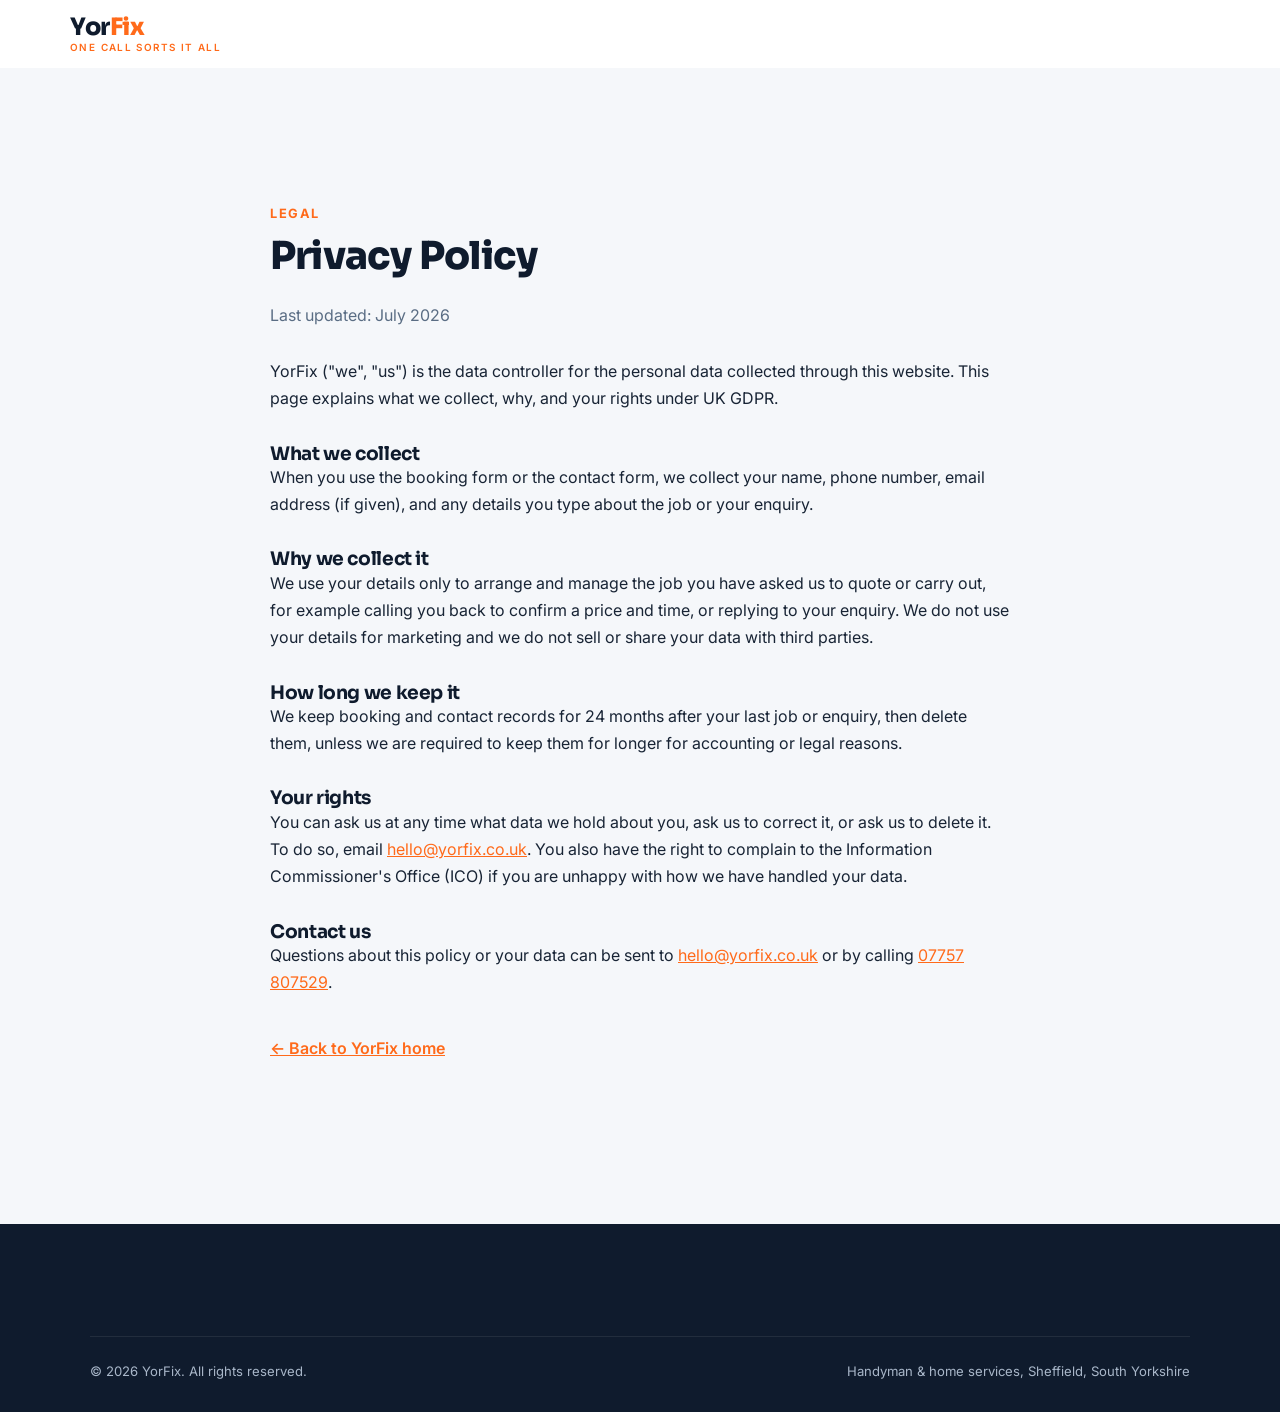
==== privacy.html @ 5070d9bd "Security hardening: admin token auto-logout, privacy policy page, form privacy links - admin.js: bro" ====
<!DOCTYPE html>
<html lang="en-GB">
<head>
  <meta charset="UTF-8">
  <meta name="viewport" content="width=device-width, initial-scale=1.0">
  <title>Privacy Policy | YorFix</title>
  <meta name="description" content="How YorFix collects, uses and stores your personal data when you book a job or send us a message.">
  <meta name="robots" content="index, follow">
  <link rel="canonical" href="https://yorfix.com/privacy.html">
  <link rel="icon" href="favicon.svg" type="image/svg+xml">
  <link rel="preconnect" href="https://fonts.googleapis.com">
  <link rel="preconnect" href="https://fonts.gstatic.com" crossorigin>
  <link href="https://fonts.googleapis.com/css2?family=Sora:wght@600;700;800&family=Inter:wght@400;500;600;700&display=swap" rel="stylesheet">
  <link rel="stylesheet" href="css/style.css">
</head>
<body>

  <!-- Sticky header -->
  <header class="site-header" id="siteHeader">
    <div class="wrap header-inner">
      <a class="logo" href="index.html#top">Yor<span>Fix</span><span class="logo-tag">One Call Sorts It All</span></a>
    </div>
  </header>

  <section>
    <div class="wrap" style="padding: 60px 20px 90px; max-width: 780px;">
      <span class="kicker">Legal</span>
      <h1 class="section-title" style="margin-bottom: 24px;">Privacy Policy</h1>
      <p class="section-sub" style="margin-bottom: 30px;">Last updated: July 2026</p>

      <div style="color: var(--ink); line-height: 1.7;">
        <p>YorFix ("we", "us") is the data controller for the personal data collected through this website. This page explains what we collect, why, and your rights under UK GDPR.</p>

        <h3 style="color: var(--navy); margin-top: 30px;">What we collect</h3>
        <p>When you use the booking form or the contact form, we collect your name, phone number, email address (if given), and any details you type about the job or your enquiry.</p>

        <h3 style="color: var(--navy); margin-top: 30px;">Why we collect it</h3>
        <p>We use your details only to arrange and manage the job you have asked us to quote or carry out, for example calling you back to confirm a price and time, or replying to your enquiry. We do not use your details for marketing and we do not sell or share your data with third parties.</p>

        <h3 style="color: var(--navy); margin-top: 30px;">How long we keep it</h3>
        <p>We keep booking and contact records for 24 months after your last job or enquiry, then delete them, unless we are required to keep them for longer for accounting or legal reasons.</p>

        <h3 style="color: var(--navy); margin-top: 30px;">Your rights</h3>
        <p>You can ask us at any time what data we hold about you, ask us to correct it, or ask us to delete it. To do so, email <a href="mailto:hello@yorfix.co.uk" style="color: var(--orange);">hello@yorfix.co.uk</a>. You also have the right to complain to the Information Commissioner's Office (ICO) if you are unhappy with how we have handled your data.</p>

        <h3 style="color: var(--navy); margin-top: 30px;">Contact us</h3>
        <p>Questions about this policy or your data can be sent to <a href="mailto:hello@yorfix.co.uk" style="color: var(--orange);">hello@yorfix.co.uk</a> or by calling <a href="tel:+447757807529" style="color: var(--orange);">07757 807529</a>.</p>
      </div>

      <p style="margin-top: 40px;"><a href="index.html#top" style="color: var(--orange); font-weight: 600;">&larr; Back to YorFix home</a></p>
    </div>
  </section>

  <!-- Footer -->
  <footer class="site-footer">
    <div class="wrap">
      <div class="footer-bottom">
        <span>© 2026 YorFix. All rights reserved.</span>
        <span>Handyman &amp; home services, Sheffield, South Yorkshire</span>
      </div>
    </div>
  </footer>

</body>
</html>
---- css/style.css ----
/* ============================================================
   YorFix brand stylesheet
   Palette: deep navy + steel grey base, vivid orange accent.
   Fonts: Sora (headings) + Inter (body), loaded in index.html.
   ============================================================ */

:root {
  --navy: #0f1b2d;        /* primary brand navy */
  --navy-2: #16273e;      /* raised navy panels */
  --navy-3: #1e3350;      /* lighter navy for hovers */
  --steel: #5a6d84;       /* steel grey, secondary text */
  --ink: #182435;         /* near-navy body text on light */
  --line: #e4e9f0;        /* hairline borders */
  --bg: #f5f7fa;          /* page background */
  --card: #ffffff;
  --orange: #ff6a1a;      /* the YorFix accent */
  --orange-2: #e85a0d;    /* hover/darker orange */
  --yellow: #ffc42e;      /* stars and small highlights */
  --green: #1fa864;       /* success states */
  --red: #d9414c;         /* error states */
  --radius: 18px;
  --pill: 999px;
  --shadow: 0 10px 30px rgba(15, 27, 45, 0.08);
  --shadow-lg: 0 18px 50px rgba(15, 27, 45, 0.16);
}

* { margin: 0; padding: 0; box-sizing: border-box; }

html { scroll-behavior: smooth; }

body {
  font-family: "Inter", system-ui, -apple-system, "Segoe UI", sans-serif;
  color: var(--ink);
  background: var(--bg);
  line-height: 1.6;
  -webkit-font-smoothing: antialiased;
}

h1, h2, h3, .logo {
  font-family: "Sora", "Inter", system-ui, sans-serif;
  line-height: 1.15;
  letter-spacing: -0.02em;
}

img { max-width: 100%; display: block; }
a { color: inherit; }

.wrap { max-width: 1140px; margin: 0 auto; padding: 0 20px; }

section { padding: 72px 0; }

.kicker {
  display: inline-block;
  font-size: 0.8rem;
  font-weight: 700;
  letter-spacing: 0.12em;
  text-transform: uppercase;
  color: var(--orange);
  margin-bottom: 10px;
}

.section-title { font-size: clamp(1.7rem, 3.5vw, 2.4rem); font-weight: 800; color: var(--navy); }
.section-sub { color: var(--steel); max-width: 640px; margin-top: 12px; }

/* ---------- Buttons ---------- */
.btn {
  display: inline-flex;
  align-items: center;
  justify-content: center;
  gap: 8px;
  border: 0;
  border-radius: var(--pill);
  padding: 14px 28px;
  font-family: "Inter", sans-serif;
  font-size: 1rem;
  font-weight: 700;
  cursor: pointer;
  text-decoration: none;
  transition: transform 0.15s ease, background 0.15s ease, box-shadow 0.15s ease;
}
.btn:active { transform: scale(0.97); }
.btn-primary { background: var(--orange); color: #fff; box-shadow: 0 8px 24px rgba(255, 106, 26, 0.35); }
.btn-primary:hover { background: var(--orange-2); }
.btn-ghost { background: rgba(255, 255, 255, 0.12); color: #fff; border: 1.5px solid rgba(255, 255, 255, 0.45); backdrop-filter: blur(4px); }
.btn-ghost:hover { background: rgba(255, 255, 255, 0.22); }
.btn-navy { background: var(--navy); color: #fff; }
.btn-navy:hover { background: var(--navy-3); }
.btn-sm { padding: 10px 20px; font-size: 0.9rem; }

/* ---------- Emergency banner ---------- */
.emergency {
  background: var(--navy);
  color: #d7deea;
  font-size: 0.88rem;
  text-align: center;
  padding: 9px 16px;
}
.emergency strong { color: var(--yellow); font-weight: 700; }
.emergency a { color: #fff; font-weight: 700; text-decoration: none; border-bottom: 1px solid var(--orange); }

/* ---------- Header ---------- */
.site-header {
  position: sticky;
  top: 0;
  z-index: 60;
  background: rgba(255, 255, 255, 0.92);
  backdrop-filter: blur(10px);
  border-bottom: 1px solid transparent;
  transition: border 0.2s, box-shadow 0.2s;
}
.site-header.scrolled { border-bottom: 1px solid var(--line); box-shadow: 0 4px 20px rgba(15, 27, 45, 0.06); }
.header-inner { display: flex; align-items: center; gap: 28px; padding: 14px 0; }

.logo { font-size: 1.5rem; font-weight: 800; color: var(--navy); text-decoration: none; }
.logo span { color: var(--orange); }
.logo-tag { display: block; font-family: "Inter", sans-serif; font-size: 0.62rem; font-weight: 600; letter-spacing: 0.14em; text-transform: uppercase; color: var(--steel); }

.main-nav { display: flex; gap: 24px; margin-left: auto; }
.main-nav a { text-decoration: none; font-weight: 600; font-size: 0.95rem; color: var(--ink); opacity: 0.85; }
.main-nav a:hover { color: var(--orange); opacity: 1; }

.header-cta { display: flex; align-items: center; gap: 12px; }
.phone-chip {
  display: inline-flex; align-items: center; gap: 8px;
  font-weight: 700; font-size: 0.95rem; color: var(--navy); text-decoration: none;
  padding: 10px 16px; border: 1.5px solid var(--line); border-radius: var(--pill);
}
.phone-chip:hover { border-color: var(--orange); color: var(--orange); }
.phone-chip svg { width: 16px; height: 16px; }

.nav-toggle { display: none; background: none; border: 0; cursor: pointer; padding: 8px; margin-left: auto; }
.nav-toggle span { display: block; width: 24px; height: 2.5px; background: var(--navy); margin: 5px 0; border-radius: 2px; transition: 0.2s; }

/* ---------- Hero ---------- */
.hero {
  position: relative;
  min-height: 640px;
  display: flex;
  align-items: center;
  overflow: hidden;
  background: var(--navy);
  padding: 0;
}
.hero-slides { position: absolute; inset: 0; }
.hero-slide {
  position: absolute; inset: 0;
  background-size: cover; background-position: center;
  opacity: 0;
  transition: opacity 1.4s ease-in-out;
}
.hero-slide.active { opacity: 1; }
.hero::after {
  content: "";
  position: absolute; inset: 0;
  background: linear-gradient(100deg, rgba(15, 27, 45, 0.92) 20%, rgba(15, 27, 45, 0.62) 55%, rgba(15, 27, 45, 0.35) 100%);
}
.hero-content { position: relative; z-index: 2; color: #fff; padding: 110px 0 130px; max-width: 640px; }
.hero-badge {
  display: inline-flex; align-items: center; gap: 8px;
  background: rgba(255, 255, 255, 0.12); border: 1px solid rgba(255, 255, 255, 0.25);
  border-radius: var(--pill); padding: 7px 16px;
  font-size: 0.82rem; font-weight: 600; margin-bottom: 24px;
}
.hero-badge .star { color: var(--yellow); }
.hero h1 { font-size: clamp(2.4rem, 6vw, 4rem); font-weight: 800; margin-bottom: 18px; }
.hero h1 em { font-style: normal; color: var(--orange); }
.hero p.sub { font-size: clamp(1rem, 2vw, 1.2rem); color: #ccd6e4; margin-bottom: 34px; max-width: 540px; }
.hero-ctas { display: flex; gap: 14px; flex-wrap: wrap; }

.hero-dots { position: absolute; z-index: 3; bottom: 26px; left: 50%; transform: translateX(-50%); display: flex; gap: 10px; }
.hero-dots button {
  width: 10px; height: 10px; border-radius: 50%;
  border: 0; cursor: pointer; padding: 0;
  background: rgba(255, 255, 255, 0.35); transition: 0.2s;
}
.hero-dots button.active { background: var(--orange); transform: scale(1.25); }

/* ---------- Trust strip ---------- */
.trust-strip { background: #fff; border-bottom: 1px solid var(--line); padding: 26px 0; }
.trust-items { display: flex; flex-wrap: wrap; gap: 18px 40px; align-items: center; justify-content: center; }
.trust-item { display: flex; align-items: center; gap: 10px; font-weight: 700; font-size: 0.95rem; color: var(--navy); }
.trust-item svg { width: 26px; height: 26px; color: var(--orange); flex: none; }

/* ---------- Services ---------- */
.services-grid {
  display: grid;
  grid-template-columns: repeat(auto-fill, minmax(320px, 1fr));
  gap: 22px;
  margin-top: 42px;
}
.service-card {
  background: var(--card);
  border: 1px solid var(--line);
  border-radius: var(--radius);
  padding: 28px;
  display: flex;
  flex-direction: column;
  gap: 12px;
  transition: transform 0.18s ease, box-shadow 0.18s ease;
}
.service-card:hover { transform: translateY(-4px); box-shadow: var(--shadow-lg); }
.service-icon {
  width: 52px; height: 52px; border-radius: 14px;
  background: rgba(255, 106, 26, 0.1);
  display: flex; align-items: center; justify-content: center;
  color: var(--orange);
}
.service-icon svg { width: 26px; height: 26px; }
.service-card h3 { font-size: 1.15rem; color: var(--navy); }
.service-card p { color: var(--steel); font-size: 0.94rem; flex: 1; }
.service-foot { display: flex; align-items: center; justify-content: space-between; margin-top: 6px; }
.price { font-weight: 800; color: var(--navy); }
.price small { font-weight: 600; color: var(--steel); font-size: 0.78rem; }

/* ---------- Areas ---------- */
.areas { background: var(--navy); color: #fff; }
.areas .section-title { color: #fff; }
.areas .section-sub { color: #a9b7c9; }
.areas-grid { display: grid; grid-template-columns: repeat(auto-fit, minmax(200px, 1fr)); gap: 16px; margin-top: 40px; }
.area-card {
  background: var(--navy-2);
  border: 1px solid rgba(255, 255, 255, 0.08);
  border-radius: var(--radius);
  padding: 22px;
}
.area-card svg { width: 22px; height: 22px; color: var(--orange); margin-bottom: 10px; }
.area-card h3 { font-size: 1.05rem; margin-bottom: 4px; }
.area-card p { font-size: 0.85rem; color: #a9b7c9; }
.areas-note { margin-top: 26px; font-size: 0.92rem; color: #a9b7c9; }
.areas-note a { color: var(--yellow); }

/* ---------- Trust / badges section ---------- */
.badges-grid { display: grid; grid-template-columns: repeat(auto-fit, minmax(230px, 1fr)); gap: 20px; margin-top: 40px; }
.badge-card {
  background: #fff; border: 1px solid var(--line); border-radius: var(--radius);
  padding: 26px; text-align: center;
}
.badge-card svg { width: 38px; height: 38px; color: var(--orange); margin: 0 auto 14px; }
.badge-card h3 { font-size: 1.02rem; color: var(--navy); margin-bottom: 6px; }
.badge-card p { font-size: 0.88rem; color: var(--steel); }

.client-logos { margin-top: 56px; text-align: center; }
.client-logos h4 { font-size: 0.8rem; font-weight: 700; letter-spacing: 0.12em; text-transform: uppercase; color: var(--steel); margin-bottom: 24px; }
.logo-row { display: flex; flex-wrap: wrap; justify-content: center; gap: 18px 44px; align-items: center; }
.client-logo {
  font-family: "Sora", sans-serif; font-weight: 700; font-size: 1.05rem;
  color: #9aa8ba; opacity: 0.85; white-space: nowrap;
}

/* ---------- Reviews ---------- */
.reviews { background: #fff; }
.rating-badge {
  display: inline-flex; align-items: center; gap: 12px;
  background: var(--navy); color: #fff;
  border-radius: var(--pill); padding: 10px 22px; margin-top: 18px;
  font-weight: 700;
}
.rating-badge .stars { color: var(--yellow); letter-spacing: 2px; }
.carousel { position: relative; margin-top: 44px; overflow: hidden; }
.carousel-track { display: flex; transition: transform 0.5s ease; }
.review-card {
  flex: 0 0 100%;
  padding: 8px;
}
.review-inner {
  background: var(--bg); border: 1px solid var(--line); border-radius: var(--radius);
  padding: 34px; max-width: 720px; margin: 0 auto;
}
.review-stars { color: var(--yellow); font-size: 1.1rem; letter-spacing: 3px; margin-bottom: 14px; }
.review-text { font-size: 1.08rem; color: var(--ink); margin-bottom: 18px; }
.review-who { display: flex; align-items: center; gap: 12px; }
.review-avatar {
  width: 44px; height: 44px; border-radius: 50%;
  background: var(--navy); color: #fff;
  display: flex; align-items: center; justify-content: center;
  font-weight: 700; font-family: "Sora", sans-serif;
}
.review-name { font-weight: 700; color: var(--navy); font-size: 0.95rem; }
.review-loc { font-size: 0.82rem; color: var(--steel); }
.carousel-nav { display: flex; justify-content: center; align-items: center; gap: 18px; margin-top: 26px; }
.carousel-arrow {
  width: 42px; height: 42px; border-radius: 50%;
  border: 1.5px solid var(--line); background: #fff; cursor: pointer;
  display: flex; align-items: center; justify-content: center;
  color: var(--navy); transition: 0.15s;
}
.carousel-arrow:hover { border-color: var(--orange); color: var(--orange); }
.carousel-dots { display: flex; gap: 8px; }
.carousel-dots button { width: 9px; height: 9px; border-radius: 50%; border: 0; padding: 0; background: var(--line); cursor: pointer; }
.carousel-dots button.active { background: var(--orange); }

/* ---------- Booking ---------- */
.booking { background: var(--bg); }
.booking-layout { display: grid; grid-template-columns: 1fr 1.35fr; gap: 44px; margin-top: 40px; align-items: start; }
.booking-side { position: sticky; top: 100px; }
.booking-side ul { list-style: none; margin-top: 22px; display: grid; gap: 14px; }
.booking-side li { display: flex; gap: 12px; align-items: flex-start; color: var(--steel); font-size: 0.95rem; }
.booking-side li svg { width: 20px; height: 20px; color: var(--green); flex: none; margin-top: 3px; }
.form-card {
  background: #fff; border: 1px solid var(--line); border-radius: var(--radius);
  padding: 34px; box-shadow: var(--shadow);
}
.form-grid { display: grid; grid-template-columns: 1fr 1fr; gap: 16px; }
.form-field { display: flex; flex-direction: column; gap: 6px; }
.form-field.full { grid-column: 1 / -1; }
.form-field label { font-size: 0.82rem; font-weight: 700; color: var(--navy); }
.form-field label .req { color: var(--orange); }
.form-field input,
.form-field select,
.form-field textarea {
  font-family: "Inter", sans-serif; font-size: 0.95rem; color: var(--ink);
  border: 1.5px solid var(--line); border-radius: 12px;
  padding: 12px 14px; background: #fff; width: 100%;
}
.form-field input:focus, .form-field select:focus, .form-field textarea:focus {
  outline: none; border-color: var(--orange); box-shadow: 0 0 0 3px rgba(255, 106, 26, 0.15);
}
.form-field textarea { resize: vertical; min-height: 104px; }
.radio-row { display: flex; gap: 12px; }
.radio-pill { flex: 1; }
.radio-pill input { position: absolute; opacity: 0; pointer-events: none; }
.radio-pill span {
  display: block; text-align: center; padding: 12px; border: 1.5px solid var(--line);
  border-radius: 12px; font-weight: 600; font-size: 0.92rem; cursor: pointer; transition: 0.15s;
}
.radio-pill input:checked + span { border-color: var(--orange); background: rgba(255, 106, 26, 0.08); color: var(--orange-2); }
.form-msg { margin-top: 14px; font-size: 0.92rem; font-weight: 600; display: none; }
.form-msg.error { display: block; color: var(--red); }
.form-msg.ok { display: block; color: var(--green); }
.hp-field { position: absolute; left: -5000px; opacity: 0; height: 0; overflow: hidden; }

.confirm-card { text-align: center; padding: 30px 10px; }
.confirm-card .tick {
  width: 74px; height: 74px; border-radius: 50%; background: rgba(31, 168, 100, 0.12);
  color: var(--green); display: flex; align-items: center; justify-content: center; margin: 0 auto 20px;
}
.confirm-card .tick svg { width: 36px; height: 36px; }
.confirm-card h3 { color: var(--navy); font-size: 1.4rem; margin-bottom: 10px; }
.confirm-card p { color: var(--steel); max-width: 420px; margin: 0 auto 8px; }
.confirm-ref { display: inline-block; margin: 14px 0 22px; background: var(--bg); border: 1px dashed var(--steel); border-radius: 10px; padding: 8px 18px; font-weight: 800; color: var(--navy); letter-spacing: 0.05em; }

/* ---------- FAQ ---------- */
.faq-list { max-width: 780px; margin: 40px auto 0; display: grid; gap: 12px; }
.faq-item { background: #fff; border: 1px solid var(--line); border-radius: 14px; overflow: hidden; }
.faq-q {
  width: 100%; text-align: left; background: none; border: 0; cursor: pointer;
  font-family: "Inter", sans-serif; font-size: 1rem; font-weight: 700; color: var(--navy);
  padding: 18px 22px; display: flex; justify-content: space-between; align-items: center; gap: 16px;
}
.faq-q .chev { transition: transform 0.2s; color: var(--orange); flex: none; }
.faq-item.open .faq-q .chev { transform: rotate(180deg); }
.faq-a { max-height: 0; overflow: hidden; transition: max-height 0.25s ease; }
.faq-a p { padding: 0 22px 20px; color: var(--steel); font-size: 0.95rem; }

/* ---------- Contact ---------- */
.contact { background: #fff; }
.contact-layout { display: grid; grid-template-columns: 1fr 1fr; gap: 44px; margin-top: 40px; align-items: start; }
.contact-methods { display: grid; gap: 14px; margin-top: 24px; }
.method {
  display: flex; align-items: center; gap: 16px;
  border: 1px solid var(--line); border-radius: 14px; padding: 16px 18px;
  text-decoration: none; transition: 0.15s;
}
.method:hover { border-color: var(--orange); transform: translateX(4px); }
.method-icon {
  width: 44px; height: 44px; border-radius: 12px; flex: none;
  background: rgba(255, 106, 26, 0.1); color: var(--orange);
  display: flex; align-items: center; justify-content: center;
}
.method-icon svg { width: 22px; height: 22px; }
.method-label { font-size: 0.78rem; font-weight: 700; text-transform: uppercase; letter-spacing: 0.08em; color: var(--steel); }
.method-value { font-weight: 700; color: var(--navy); font-size: 0.98rem; }
.hours { margin-top: 26px; border-top: 1px solid var(--line); padding-top: 22px; }
.hours h4 { font-size: 0.9rem; color: var(--navy); margin-bottom: 10px; }
.hours table { width: 100%; font-size: 0.9rem; color: var(--steel); border-collapse: collapse; }
.hours td { padding: 4px 0; }
.hours td:last-child { text-align: right; font-weight: 600; color: var(--ink); }

/* ---------- Footer ---------- */
.site-footer { background: var(--navy); color: #a9b7c9; padding: 64px 0 30px; }
.footer-grid { display: grid; grid-template-columns: 1.4fr 1fr 1fr 1fr; gap: 40px; }
.site-footer .logo { color: #fff; }
.footer-blurb { font-size: 0.9rem; margin: 14px 0 20px; max-width: 300px; }
.social-row { display: flex; gap: 10px; flex-wrap: wrap; }
.social-row a {
  width: 38px; height: 38px; border-radius: 50%;
  background: var(--navy-2); border: 1px solid rgba(255, 255, 255, 0.08);
  display: flex; align-items: center; justify-content: center;
  color: #cdd7e4; transition: 0.15s;
}
.social-row a:hover { background: var(--orange); color: #fff; }
.social-row svg { width: 17px; height: 17px; }
.footer-grid h4 { color: #fff; font-size: 0.95rem; margin-bottom: 16px; }
.footer-grid ul { list-style: none; display: grid; gap: 9px; font-size: 0.9rem; }
.footer-grid ul a { text-decoration: none; }
.footer-grid ul a:hover { color: var(--orange); }
.footer-bottom {
  border-top: 1px solid rgba(255, 255, 255, 0.08);
  margin-top: 48px; padding-top: 24px;
  display: flex; justify-content: space-between; gap: 12px; flex-wrap: wrap;
  font-size: 0.82rem;
}

/* ---------- Floating book button (mobile) ---------- */
.float-book {
  display: none;
  position: fixed; bottom: 18px; left: 16px; right: 16px; z-index: 70;
  box-shadow: 0 12px 34px rgba(232, 90, 13, 0.45);
}

/* ---------- Responsive ---------- */
@media (max-width: 920px) {
  .booking-layout, .contact-layout { grid-template-columns: 1fr; }
  .booking-side { position: static; }
  .footer-grid { grid-template-columns: 1fr 1fr; }
}
@media (max-width: 768px) {
  section { padding: 54px 0; }
  .main-nav {
    display: none;
    position: absolute; top: 100%; left: 0; right: 0;
    background: #fff; border-bottom: 1px solid var(--line);
    flex-direction: column; gap: 0; padding: 10px 20px 18px;
    box-shadow: var(--shadow-lg);
  }
  .main-nav.open { display: flex; }
  .main-nav a { padding: 12px 0; border-bottom: 1px solid var(--bg); }
  .nav-toggle { display: block; }
  .header-cta .btn { display: none; }
  .phone-chip .phone-num { display: none; }
  .phone-chip { padding: 10px 12px; }
  .hero { min-height: 560px; }
  .hero-content { padding: 80px 0 110px; }
  .form-grid { grid-template-columns: 1fr; }
  .float-book { display: flex; }
  body { padding-bottom: 76px; }
}
@media (prefers-reduced-motion: reduce) {
  html { scroll-behavior: auto; }
  .hero-slide, .carousel-track { transition: none; }
}

/* ---------- Admin page ---------- */
.admin-body { background: var(--bg); min-height: 100vh; }
.admin-top { background: var(--navy); color: #fff; padding: 18px 0; }
.admin-top .wrap { display: flex; align-items: center; gap: 18px; }
.admin-top .logo { color: #fff; font-size: 1.2rem; }
.admin-top .spacer { flex: 1; }
.admin-main { padding: 34px 0 80px; }
.stat-row { display: grid; grid-template-columns: repeat(auto-fit, minmax(150px, 1fr)); gap: 14px; margin-bottom: 28px; }
.stat-card { background: #fff; border: 1px solid var(--line); border-radius: 14px; padding: 18px; }
.stat-card .num { font-family: "Sora", sans-serif; font-size: 1.7rem; font-weight: 800; color: var(--navy); }
.stat-card .lbl { font-size: 0.8rem; font-weight: 600; color: var(--steel); text-transform: uppercase; letter-spacing: 0.06em; }
.admin-tabs { display: flex; gap: 8px; margin-bottom: 18px; }
.admin-tabs button {
  border: 1.5px solid var(--line); background: #fff; border-radius: var(--pill);
  padding: 9px 20px; font-weight: 700; font-size: 0.9rem; cursor: pointer; color: var(--steel);
}
.admin-tabs button.active { background: var(--navy); border-color: var(--navy); color: #fff; }
.admin-table-wrap { background: #fff; border: 1px solid var(--line); border-radius: var(--radius); overflow-x: auto; }
.admin-table { width: 100%; border-collapse: collapse; font-size: 0.88rem; min-width: 900px; }
.admin-table th {
  text-align: left; padding: 13px 16px; background: var(--bg);
  font-size: 0.72rem; text-transform: uppercase; letter-spacing: 0.07em; color: var(--steel);
  border-bottom: 1px solid var(--line); white-space: nowrap;
}
.admin-table td { padding: 13px 16px; border-bottom: 1px solid var(--bg); vertical-align: top; }
.admin-table tr:hover td { background: #fbfcfe; }
.status-select { border: 1.5px solid var(--line); border-radius: 8px; padding: 6px 8px; font-size: 0.84rem; font-weight: 600; }
.status-new { color: var(--orange-2); }
.status-contacted { color: #2563ab; }
.status-scheduled { color: #7c3aed; }
.status-done { color: var(--green); }
.status-cancelled { color: var(--steel); }
.row-del { background: none; border: 0; color: var(--red); cursor: pointer; font-size: 0.84rem; font-weight: 600; }
.admin-login { max-width: 420px; margin: 80px auto; }
.admin-empty { padding: 44px; text-align: center; color: var(--steel); }
.pill-type { display: inline-block; font-size: 0.72rem; font-weight: 700; border-radius: var(--pill); padding: 3px 10px; }
.pill-domestic { background: rgba(31, 168, 100, 0.12); color: var(--green); }
.pill-commercial { background: rgba(37, 99, 171, 0.12); color: #2563ab; }
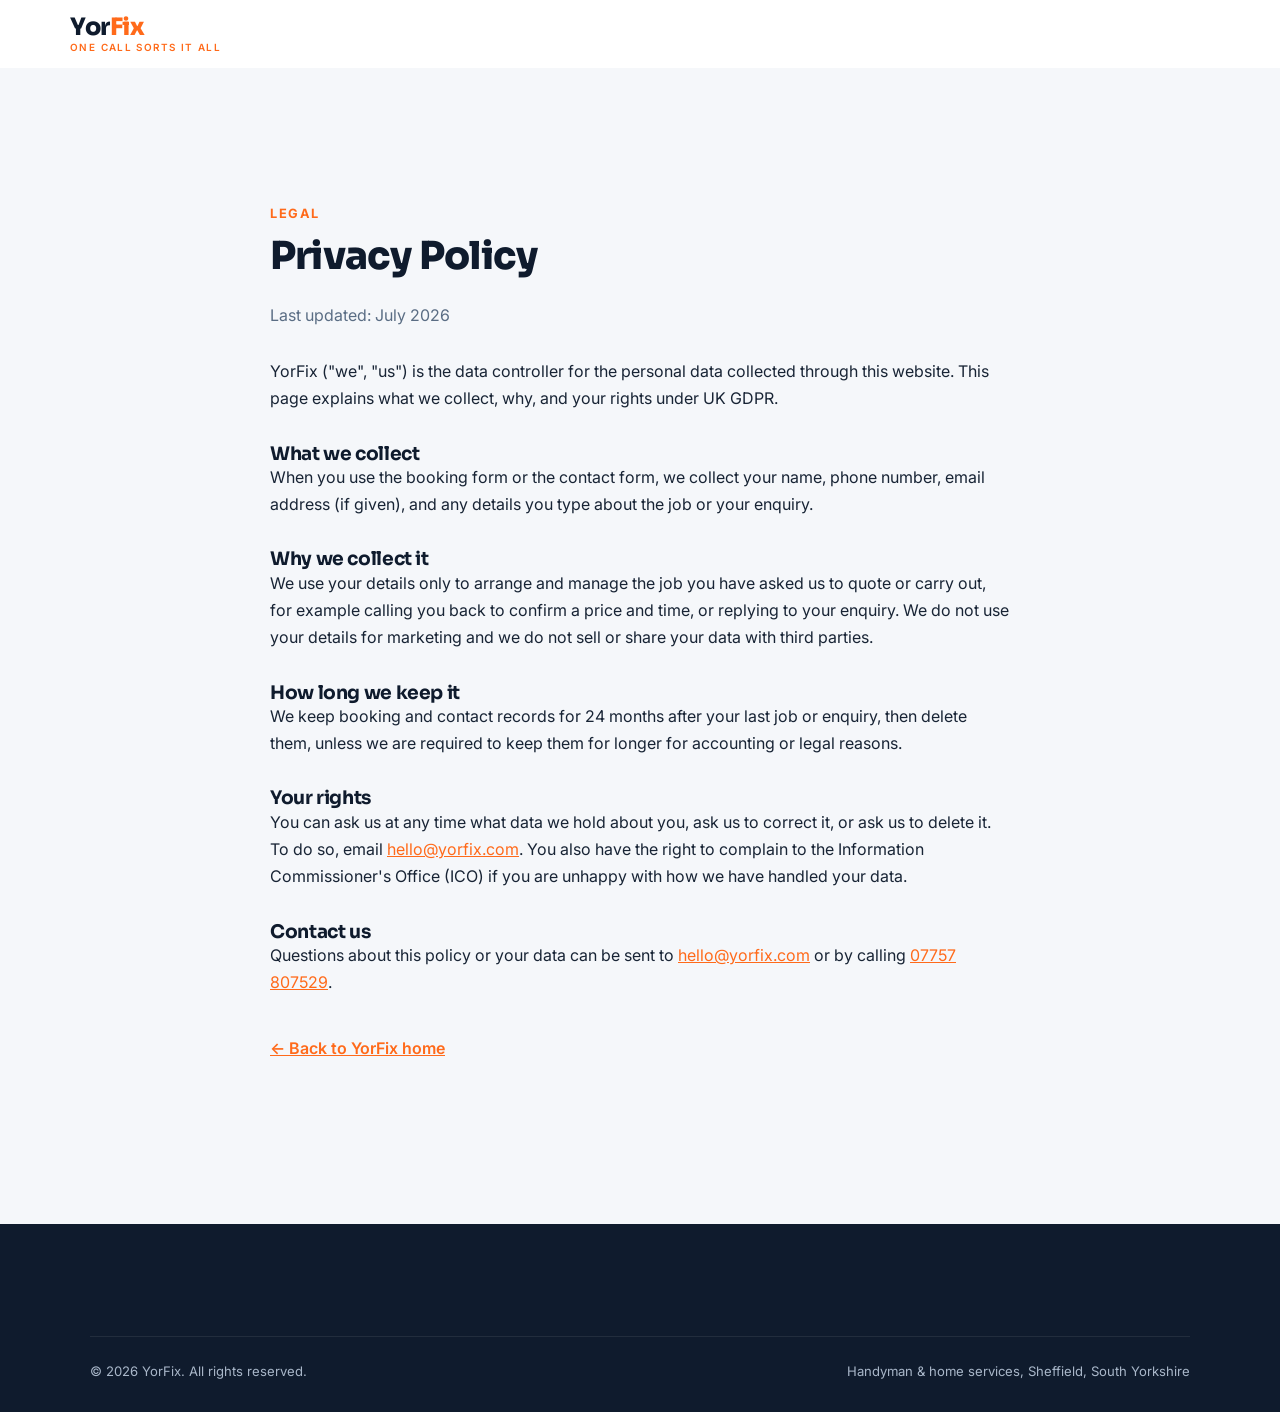
==== commit d1840382: "checkpoint: auto-save 2026-08-01 16:40 (Claude stop hook)" ====
--- a/privacy.html
+++ b/privacy.html
@@ -41,10 +41,10 @@
         <p>We keep booking and contact records for 24 months after your last job or enquiry, then delete them, unless we are required to keep them for longer for accounting or legal reasons.</p>
 
         <h3 style="color: var(--navy); margin-top: 30px;">Your rights</h3>
-        <p>You can ask us at any time what data we hold about you, ask us to correct it, or ask us to delete it. To do so, email <a href="mailto:hello@yorfix.co.uk" style="color: var(--orange);">hello@yorfix.co.uk</a>. You also have the right to complain to the Information Commissioner's Office (ICO) if you are unhappy with how we have handled your data.</p>
+        <p>You can ask us at any time what data we hold about you, ask us to correct it, or ask us to delete it. To do so, email <a href="mailto:hello@yorfix.com" style="color: var(--orange);">hello@yorfix.com</a>. You also have the right to complain to the Information Commissioner's Office (ICO) if you are unhappy with how we have handled your data.</p>
 
         <h3 style="color: var(--navy); margin-top: 30px;">Contact us</h3>
-        <p>Questions about this policy or your data can be sent to <a href="mailto:hello@yorfix.co.uk" style="color: var(--orange);">hello@yorfix.co.uk</a> or by calling <a href="tel:+447757807529" style="color: var(--orange);">07757 807529</a>.</p>
+        <p>Questions about this policy or your data can be sent to <a href="mailto:hello@yorfix.com" style="color: var(--orange);">hello@yorfix.com</a> or by calling <a href="tel:+447757807529" style="color: var(--orange);">07757 807529</a>.</p>
       </div>
 
       <p style="margin-top: 40px;"><a href="index.html#top" style="color: var(--orange); font-weight: 600;">&larr; Back to YorFix home</a></p>
